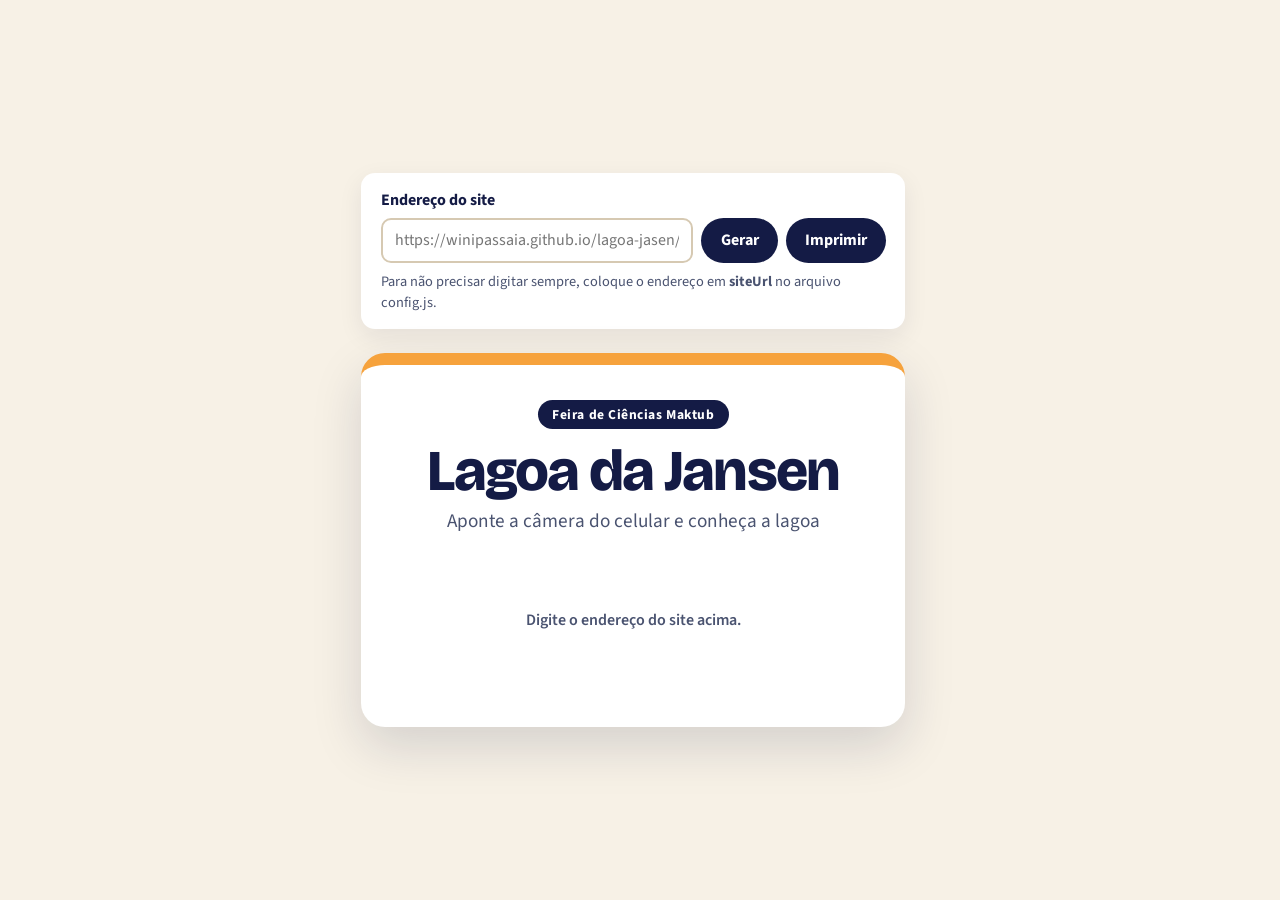
==== qr.html @ 477886b5 "Adiciona cartaz com QR code para o banner da feira Co-Authored-By: Claude Opus 5.5 <noreply@anthropi" ====
<!DOCTYPE html>
<html lang="pt-BR">
<head>
<meta charset="utf-8">
<meta name="viewport" content="width=device-width, initial-scale=1">
<title>QR code · Lagoa da Jansen</title>
<link rel="icon" href="assets/img/icone.svg" type="image/svg+xml">
<link rel="stylesheet" href="assets/fonts/fonts.css">
<style>
  :root { --dusk-deep: #141b45; --sun: #f6a23c; --blush: #d9527a; --tinta-soft: #4a5370; }
  * { box-sizing: border-box; margin: 0; }
  body { font-family: "Source Sans 3", "Segoe UI", system-ui, sans-serif; background: #f7f1e6; color: var(--dusk-deep); min-height: 100vh; display: grid; place-items: center; padding: 1.5rem 1rem; }
  .controles { width: min(100%, 34rem); background: #fff; border-radius: 14px; padding: 1rem 1.2rem; margin-bottom: 1.5rem; box-shadow: 0 8px 24px rgba(20, 27, 69, .08); }
  .controles label { display: block; font-weight: 700; margin-bottom: .4rem; }
  .linha { display: flex; gap: .5rem; flex-wrap: wrap; }
  .controles input { flex: 1 1 14rem; font: inherit; padding: .6rem .8rem; border: 2px solid #d6c9b2; border-radius: 10px; min-width: 0; }
  .controles button { font: inherit; font-weight: 700; border: 0; border-radius: 999px; padding: .6rem 1.2rem; background: var(--dusk-deep); color: #fff; cursor: pointer; }
  .controles p { font-size: .9rem; color: var(--tinta-soft); margin-top: .5rem; }
  .cartaz { width: min(100%, 34rem); background: #fff; border-radius: 24px; padding: 2.2rem 2rem 2rem; text-align: center; box-shadow: 0 20px 50px rgba(20, 27, 69, .15); border-top: 12px solid var(--sun); }
  .selo { display: inline-block; background: var(--dusk-deep); color: #fff; font-weight: 700; font-size: .85rem; letter-spacing: .04em; border-radius: 999px; padding: .3rem .9rem; }
  h1 { font-family: "Bricolage Grotesque", "Trebuchet MS", sans-serif; font-weight: 800; font-size: clamp(2.4rem, 9vw, 3.6rem); letter-spacing: -.03em; line-height: 1; margin: .9rem 0 .4rem; }
  .sub { font-size: 1.2rem; color: var(--tinta-soft); }
  #qr { margin: 1.6rem auto 1rem; width: min(100%, 22rem); }
  #qr svg { width: 100%; height: auto; display: block; }
  .url { font-weight: 700; font-size: 1.05rem; word-break: break-all; color: var(--blush); }
  .vazio { padding: 3rem 1rem; color: var(--tinta-soft); font-weight: 600; }
  @media print {
    body { background: #fff; padding: 0; }
    .controles { display: none; }
    .cartaz { box-shadow: none; width: 100%; max-width: 17cm; }
  }
</style>
</head>
<body>
<main>
  <form class="controles" id="form">
    <label for="url">Endereço do site</label>
    <div class="linha">
      <input id="url" type="url" placeholder="https://winipassaia.github.io/lagoa-jasen/" autocomplete="off">
      <button type="submit">Gerar</button>
      <button type="button" id="imprimir">Imprimir</button>
    </div>
    <p>Para não precisar digitar sempre, coloque o endereço em <strong>siteUrl</strong> no arquivo config.js.</p>
  </form>

  <section class="cartaz" aria-label="Cartaz com QR code">
    <span class="selo" id="feira">Feira de Ciências Maktub</span>
    <h1>Lagoa da Jansen</h1>
    <p class="sub">Aponte a câmera do celular e conheça a lagoa</p>
    <div id="qr"><p class="vazio">Digite o endereço do site acima.</p></div>
    <p class="url" id="url-texto"></p>
  </section>
</main>

<script src="config.js"></script>
<script src="assets/vendor/qrcode/qrcode.min.js"></script>
<script>
  (function () {
    var cfg = window.SITE_CONFIG || {};
    var feira = cfg.projeto && cfg.projeto.feira;
    if (feira) document.getElementById('feira').textContent = feira;

    var campo = document.getElementById('url');
    var param = new URLSearchParams(location.search).get('url');
    campo.value = param || cfg.siteUrl || '';

    function gerar() {
      var url = campo.value.trim();
      var alvo = document.getElementById('qr');
      var texto = document.getElementById('url-texto');
      if (!url) { alvo.innerHTML = '<p class="vazio">Digite o endereço do site acima.</p>'; texto.textContent = ''; return; }
      var qr = qrcode(0, 'M');
      qr.addData(url);
      qr.make();
      alvo.innerHTML = qr.createSvgTag({ cellSize: 8, margin: 2, scalable: true });
      texto.textContent = url.replace(/^https?:\/\//, '').replace(/\/$/, '');
    }
    document.getElementById('form').addEventListener('submit', function (e) { e.preventDefault(); gerar(); });
    document.getElementById('imprimir').addEventListener('click', function () { gerar(); window.print(); });
    gerar();
  })();
</script>
</body>
</html>
---- assets/fonts/fonts.css ----
/* Fontes locais embutidas (Google Fonts, licença SIL OFL).
   Ficam dentro do CSS para funcionarem também abrindo o index.html direto, sem internet. */
@font-face {
  font-family: 'Bricolage Grotesque';
  font-style: normal;
  font-weight: 500 800;
  font-stretch: 100%;
  font-display: swap;
  src: url([data-uri]) format('woff2');
  unicode-range: U+0000-00FF, U+0131, U+0152-0153, U+02BB-02BC, U+02C6, U+02DA, U+02DC, U+0304, U+0308, U+0329, U+2000-206F, U+20AC, U+2122, U+2191, U+2193, U+2212, U+2215, U+FEFF, U+FFFD;
}
@font-face {
  font-family: 'Source Sans 3';
  font-style: italic;
  font-weight: 400;
  font-display: swap;
  src: url([data-uri]) format('woff2');
  unicode-range: U+0000-00FF, U+0131, U+0152-0153, U+02BB-02BC, U+02C6, U+02DA, U+02DC, U+0304, U+0308, U+0329, U+2000-206F, U+20AC, U+2122, U+2191, U+2193, U+2212, U+2215, U+FEFF, U+FFFD;
}
@font-face {
  font-family: 'Source Sans 3';
  font-style: normal;
  font-weight: 400 700;
  font-display: swap;
  src: url([data-uri]) format('woff2');
  unicode-range: U+0000-00FF, U+0131, U+0152-0153, U+02BB-02BC, U+02C6, U+02DA, U+02DC, U+0304, U+0308, U+0329, U+2000-206F, U+20AC, U+2122, U+2191, U+2193, U+2212, U+2215, U+FEFF, U+FFFD;
}
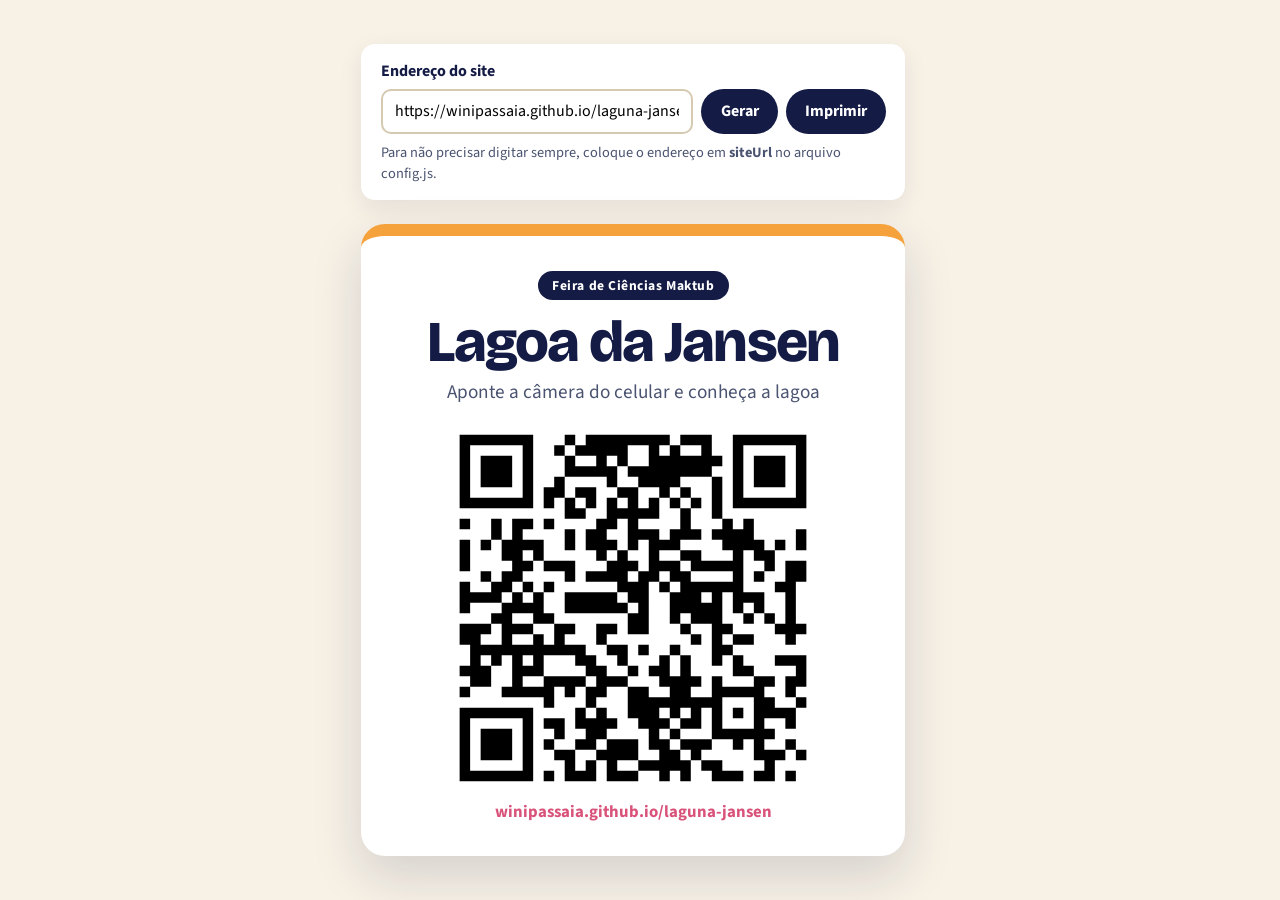
==== commit b8d22960: "Atualiza o endereço do site para laguna-jansen O repositório foi renomeado; QR code, prévia do link " ====
--- a/qr.html
+++ b/qr.html
@@ -36,7 +36,7 @@
   <form class="controles" id="form">
     <label for="url">Endereço do site</label>
     <div class="linha">
-      <input id="url" type="url" placeholder="https://winipassaia.github.io/lagoa-jasen/" autocomplete="off">
+      <input id="url" type="url" placeholder="https://winipassaia.github.io/laguna-jansen/" autocomplete="off">
       <button type="submit">Gerar</button>
       <button type="button" id="imprimir">Imprimir</button>
     </div>
